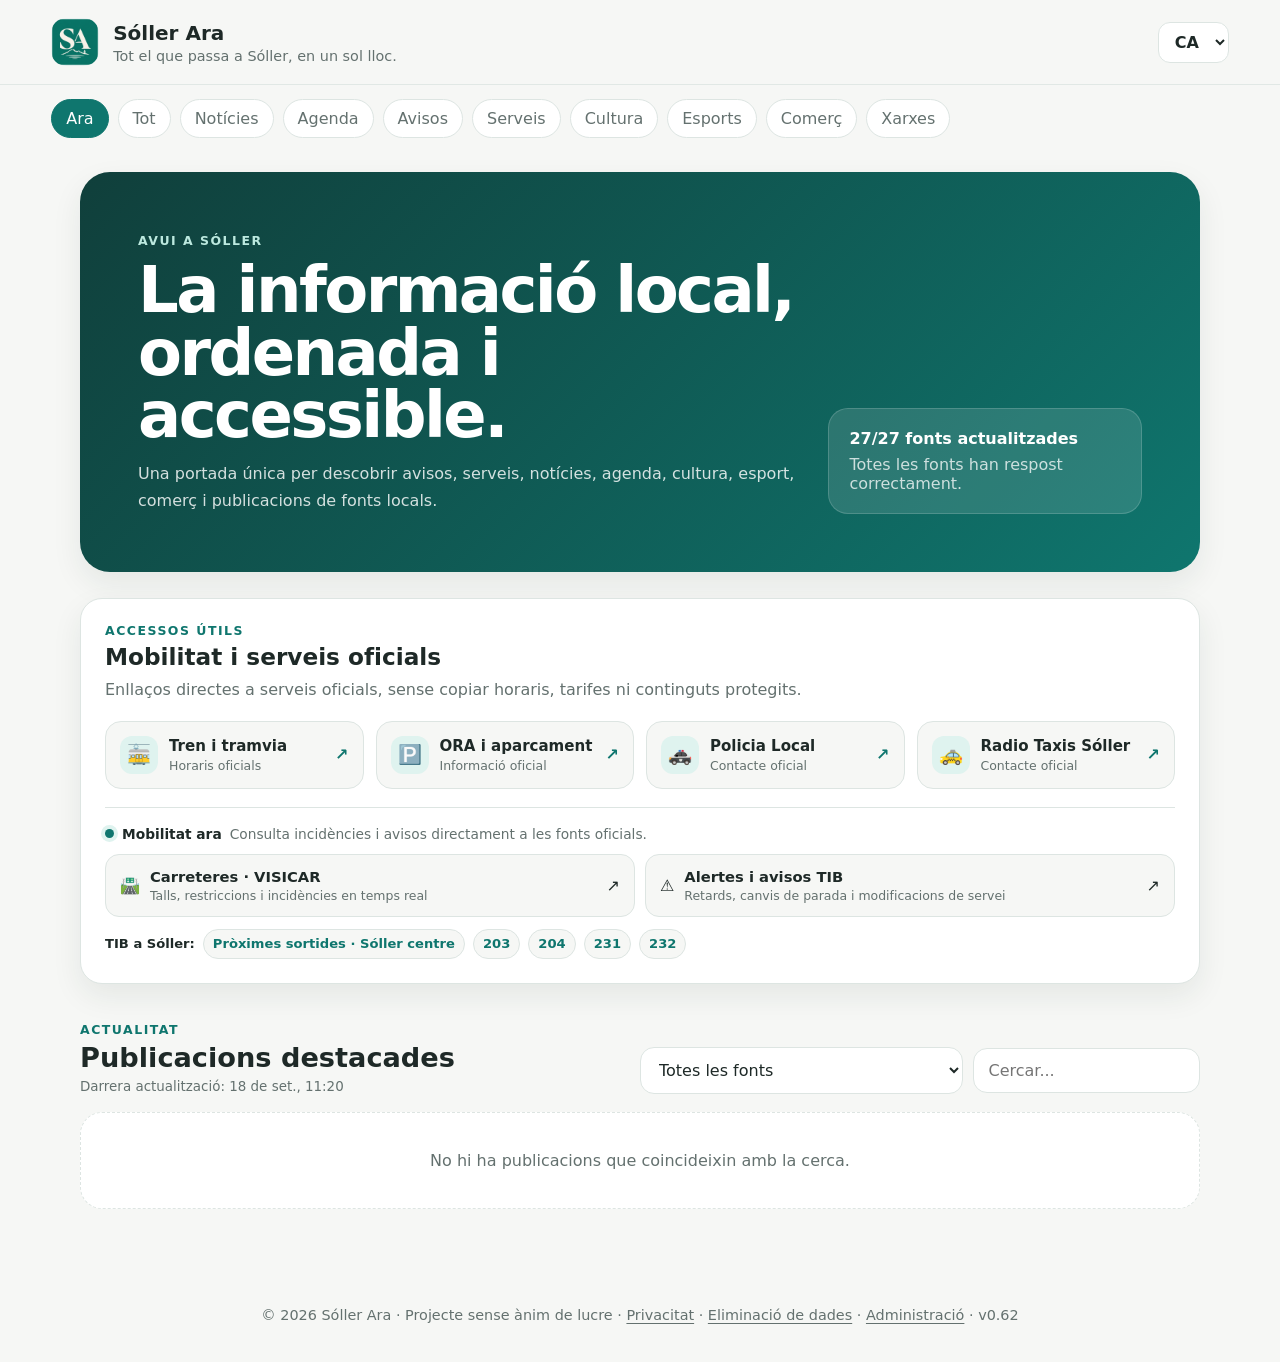
==== index.html @ 65c05736 "fix: estabilitzar fonts i targetes socials v0.62" ====
<!doctype html>
<html lang="ca">
<head>
  <meta charset="utf-8" />
  <meta name="viewport" content="width=device-width, initial-scale=1" />
  <meta name="theme-color" content="#0f766e" />
  <meta name="description" content="Sóller Ara - Informació local de Sóller en un sol lloc." />
  <link rel="manifest" href="manifest.webmanifest" />
  <link rel="preload" as="image" href="assets/brand/logo-soller-ara-web.png" />
  <link rel="stylesheet" href="styles.css?v=0.62" />
  <title>Sóller Ara</title>
</head>
<body>
  <header class="topbar">
    <div class="brand-wrap">
      <div class="brand-mark"><img src="assets/brand/logo-soller-ara-web.png" width="48" height="48" alt="" /></div>
      <div>
        <h1>Sóller Ara</h1>
        <p id="tagline" data-i18n="tagline">Tot el que passa a Sóller, en un sol lloc.</p>
      </div>
    </div>

    <label class="language-picker">
      <span class="sr-only">Idioma</span>
      <select id="languageSelect" aria-label="Idioma">
        <option value="ca">CA</option>
        <option value="es">ES</option>
        <option value="en">EN</option>
      </select>
    </label>
  </header>

  <nav class="category-nav" aria-label="Categories">
    <button class="category active" data-category="now" data-i18n="nav.now">Ara</button>
    <button class="category" data-category="all" data-i18n="nav.all">Tot</button>
    <button class="category" data-category="news" data-i18n="nav.news">Notícies</button>
    <button class="category" data-category="agenda" data-i18n="nav.agenda">Agenda</button>
    <button class="category" data-category="alerts" data-i18n="nav.alerts">Avisos</button>
    <button class="category" data-category="services" data-i18n="nav.services">Serveis</button>
    <button class="category" data-category="culture" data-i18n="nav.culture">Cultura</button>
    <button class="category" data-category="sports" data-i18n="nav.sports">Esports</button>
    <button class="category" data-category="commerce" data-i18n="nav.commerce">Comerç</button>
    <button class="category" type="button" data-category="social" data-i18n="nav.social">Xarxes</button>
  </nav>

  <main class="layout">
    <section class="hero">
      <div>
        <span class="eyebrow" data-i18n="hero.eyebrow">Avui a Sóller</span>
        <h2 data-i18n="hero.title">La informació local, ordenada i accessible.</h2>
        <p data-i18n="hero.body">Una portada única per descobrir avisos, serveis, notícies, agenda, cultura, esport, comerç i publicacions de fonts locals.</p>
      </div>
      <div class="status-card">
        <strong id="sourceHealthTitle" data-i18n="hero.statusTitle">6 fonts reals connectades</strong>
        <span id="sourceHealthBody" data-i18n="hero.statusBody">Fonts locals + AEMET + YouTube</span>
      </div>
    </section>

    <section class="quick-access" aria-labelledby="quickAccessTitle">
      <div class="quick-access-head">
        <p class="eyebrow" data-i18n="quick.eyebrow">Accessos útils</p>
        <h2 id="quickAccessTitle" data-i18n="quick.title">Mobilitat i serveis oficials</h2>
        <p data-i18n="quick.body">Enllaços directes a serveis oficials, sense copiar horaris, tarifes ni continguts protegits.</p>
      </div>

      <div class="quick-grid">
        <a class="quick-link" href="https://trendesoller.com/cat/horaris" target="_blank" rel="noopener noreferrer">
          <span class="quick-icon" aria-hidden="true">🚋</span>
          <span class="quick-copy">
            <strong data-i18n="quick.train.title">Tren i tramvia</strong>
            <small data-i18n="quick.train.body">Horaris oficials</small>
          </span>
          <span class="quick-arrow" aria-hidden="true">↗</span>
        </a>

        <a class="quick-link" href="https://soller2010.com/info/ora" target="_blank" rel="noopener noreferrer">
          <span class="quick-icon" aria-hidden="true">🅿️</span>
          <span class="quick-copy">
            <strong data-i18n="quick.ora.title">ORA i aparcament</strong>
            <small data-i18n="quick.ora.body">Informació oficial</small>
          </span>
          <span class="quick-arrow" aria-hidden="true">↗</span>
        </a>

        <a class="quick-link" href="https://ajsoller.net/ca/associacions-empreses-equipaments-i-installacions/ajuntament-policia-local" target="_blank" rel="noopener noreferrer">
          <span class="quick-icon" aria-hidden="true">🚓</span>
          <span class="quick-copy">
            <strong data-i18n="quick.police.title">Policia Local</strong>
            <small data-i18n="quick.police.body">Contacte oficial</small>
          </span>
          <span class="quick-arrow" aria-hidden="true">↗</span>
        </a>

        <a class="quick-link" href="https://ajsoller.net/ca/associacions-empreses-equipaments-i-installacions/radio-taxis-soller" target="_blank" rel="noopener noreferrer">
          <span class="quick-icon" aria-hidden="true">🚕</span>
          <span class="quick-copy">
            <strong data-i18n="quick.taxi.title">Radio Taxis Sóller</strong>
            <small data-i18n="quick.taxi.body">Contacte oficial</small>
          </span>
          <span class="quick-arrow" aria-hidden="true">↗</span>
        </a>
      </div>

      <div class="mobility-now">
        <div class="mobility-now-head">
          <span class="live-dot" aria-hidden="true"></span>
          <strong data-i18n="mobility.title">Mobilitat ara</strong>
          <span data-i18n="mobility.body">Consulta incidències i avisos directament a les fonts oficials.</span>
        </div>
        <div class="mobility-now-links">
          <a href="https://cim.conselldemallorca.net/apps/incidencies/" target="_blank" rel="noopener noreferrer">
            <span aria-hidden="true">🛣️</span>
            <span>
              <strong data-i18n="mobility.visicar.title">Carreteres · VISICAR</strong>
              <small data-i18n="mobility.visicar.body">Talls, restriccions i incidències en temps real</small>
            </span>
            <span aria-hidden="true">↗</span>
          </a>
          <a href="https://www.tib.org/ca/avisos" target="_blank" rel="noopener noreferrer">
            <span aria-hidden="true">⚠️</span>
            <span>
              <strong data-i18n="mobility.tib.title">Alertes i avisos TIB</strong>
              <small data-i18n="mobility.tib.body">Retards, canvis de parada i modificacions de servei</small>
            </span>
            <span aria-hidden="true">↗</span>
          </a>
        </div>
        <div class="tib-shortcuts" aria-label="TIB">
          <span class="tib-shortcuts-label" data-i18n="quick.tib.shortcuts">TIB a Sóller:</span>
          <a href="https://www.tib.org/ca/parades/-/parada/61031" target="_blank" rel="noopener noreferrer" data-i18n="quick.tib.stop">Pròximes sortides · Sóller centre</a>
          <a href="https://www.tib.org/ca/linies-i-horaris/autobus/-/linia/203" target="_blank" rel="noopener noreferrer">203</a>
          <a href="https://www.tib.org/ca/linies-i-horaris/autobus/-/linia/204" target="_blank" rel="noopener noreferrer">204</a>
          <a href="https://www.tib.org/ca/linies-i-horaris/autobus/-/linia/231" target="_blank" rel="noopener noreferrer">231</a>
          <a href="https://www.tib.org/ca/linies-i-horaris/autobus/-/linia/232" target="_blank" rel="noopener noreferrer">232</a>
        </div>
      </div>

    </section>

    <section id="socialSources" class="social-sources" hidden aria-labelledby="socialSourcesTitle">
      <div class="social-sources-head">
        <p class="eyebrow" data-i18n="socialSources.eyebrow">Fonts socials</p>
        <h2 id="socialSourcesTitle" data-i18n="socialSources.title">Comptes oficials i contingut integrat</h2>
        <p data-i18n="socialSources.body">Les publicacions que podem obtenir de forma fiable apareixen com a targetes. La resta de comptes oficials es mantenen com a accessos directes fins que disposem d'una integració estable.</p>
      </div>

      <div class="social-source-grid">
        <a class="social-source-link social-source-active" href="https://www.youtube.com/@ajuntamentdesoller_" target="_blank" rel="noopener noreferrer">
          <span class="social-source-icon" aria-hidden="true">▶</span>
          <span>
            <strong>Ajuntament de Sóller</strong>
            <small data-i18n="socialSources.youtube">YouTube · publicacions integrades</small>
          </span>
          <span aria-hidden="true">↗</span>
        </a>

        <a class="social-source-link" href="https://www.instagram.com/serveissocialssoller/" target="_blank" rel="noopener noreferrer">
          <span class="social-source-icon" aria-hidden="true">◎</span>
          <span>
            <strong>Serveis Socials Sóller</strong>
            <small data-i18n="socialSources.instagram">Instagram · accés oficial</small>
          </span>
          <span aria-hidden="true">↗</span>
        </a>

        <a class="social-source-link" href="https://www.facebook.com/policiatutorsoller/" target="_blank" rel="noopener noreferrer">
          <span class="social-source-icon" aria-hidden="true">f</span>
          <span>
            <strong data-i18n="socialSources.policeTutor">Policia Tutor de Sóller</strong>
            <small data-i18n="socialSources.facebook">Facebook · accés oficial</small>
          </span>
          <span aria-hidden="true">↗</span>
        </a>

        <a class="social-source-link" href="https://x.com/AEMET_Baleares" target="_blank" rel="noopener noreferrer">
          <span class="social-source-icon" aria-hidden="true">𝕏</span>
          <span>
            <strong>AEMET Baleares</strong>
            <small data-i18n="socialSources.x">X · accés oficial</small>
          </span>
          <span aria-hidden="true">↗</span>
        </a>

        <a class="social-source-link" href="https://x.com/ibanat_IB" target="_blank" rel="noopener noreferrer">
          <span class="social-source-icon" aria-hidden="true">𝕏</span>
          <span>
            <strong>IBANAT</strong>
            <small data-i18n="socialSources.x">X · accés oficial</small>
          </span>
          <span aria-hidden="true">↗</span>
        </a>

        <a class="social-source-link" href="https://x.com/SAMU061IB" target="_blank" rel="noopener noreferrer">
          <span class="social-source-icon" aria-hidden="true">𝕏</span>
          <span>
            <strong>SAMU 061 Illes Balears</strong>
            <small data-i18n="socialSources.x">X · accés oficial</small>
          </span>
          <span aria-hidden="true">↗</span>
        </a>
      </div>

      <p class="social-sources-note" data-i18n="socialSources.note">No es mostren finestres incrustades que puguin fallar o bloquejar-se. Només integrem publicacions quan la font es pot obtenir de manera estable.</p>
    </section>

    <section class="section-heading">
      <div>
        <p class="eyebrow" data-i18n="feed.eyebrow">Actualitat</p>
        <h2 data-i18n="feed.title">Publicacions destacades</h2>
        <p id="lastUpdated" class="last-updated" data-i18n="feed.loading">Carregant actualització...</p>
      </div>
      <div class="feed-controls">
        <label class="sr-only" for="sourceSelect" data-i18n="source.label">Font</label>
        <select id="sourceSelect" class="source-filter" aria-label="Font">
          <option value="all" data-i18n="source.all">Totes les fonts</option>
        </select>
        <input id="searchInput" class="search" type="search" placeholder="Cercar..." data-i18n-placeholder="search.placeholder" />
      </div>
    </section>

    <section id="feed" class="feed" aria-live="polite"></section>
  </main>

  <footer class="footer">
    <p>© 2026 Sóller Ara · <span data-i18n="footer.nonprofit">Projecte sense ànim de lucre</span> · <a href="privacy.html">Privacitat</a> · <a href="data-deletion.html">Eliminació de dades</a> · <a href="admin/">Administració</a> · <span id="siteVersion">v0.62</span></p>
  </footer>

  <script src="data/posts.js?v=0.39" defer></script>
  <script src="app.js?v=0.62" defer></script>
</body>
</html>
---- styles.css ----
:root {
  --bg: #f6f7f5;
  --surface: #ffffff;
  --text: #1e2927;
  --muted: #64716f;
  --primary: #0f766e;
  --primary-soft: #dff3ef;
  --border: #dde5e2;
  --shadow: 0 12px 30px rgba(20, 45, 41, 0.08);
  --radius: 22px;
}

* { box-sizing: border-box; }
html { scroll-behavior: smooth; }
body {
  margin: 0;
  font-family: Inter, ui-sans-serif, system-ui, -apple-system, BlinkMacSystemFont, "Segoe UI", sans-serif;
  background: var(--bg);
  color: var(--text);
}
button, input, select { font: inherit; }
button { cursor: pointer; }
a { color: inherit; }

.topbar {
  position: sticky;
  top: 0;
  z-index: 20;
  display: flex;
  align-items: center;
  justify-content: space-between;
  gap: 24px;
  padding: 18px clamp(18px, 4vw, 56px);
  background: rgba(246, 247, 245, 0.92);
  backdrop-filter: blur(14px);
  border-bottom: 1px solid rgba(221, 229, 226, 0.8);
}
.brand-wrap { display: flex; align-items: center; gap: 14px; }
.brand-mark {
  width: 48px;
  height: 48px;
  flex: 0 0 48px;
  border-radius: 15px;
  display: grid;
  place-items: center;
  background: #ffffff;
  color: white;
  font-weight: 800;
  letter-spacing: -0.04em;
  overflow: hidden;
}
.brand-mark img { width: 100%; height: 100%; display: block; object-fit: contain; }
.brand-wrap h1 { margin: 0; font-size: 1.25rem; }
.brand-wrap p { margin: 3px 0 0; color: var(--muted); font-size: .9rem; }
.language-picker select {
  border: 1px solid var(--border);
  background: var(--surface);
  color: var(--text);
  border-radius: 12px;
  padding: 9px 12px;
  font-weight: 700;
}

.category-nav {
  display: flex;
  gap: 9px;
  overflow-x: auto;
  padding: 14px clamp(18px, 4vw, 56px) 8px;
  scrollbar-width: none;
}
.category-nav::-webkit-scrollbar { display: none; }
.category {
  white-space: nowrap;
  border: 1px solid var(--border);
  background: var(--surface);
  color: var(--muted);
  padding: 9px 14px;
  border-radius: 999px;
}
.category.active {
  background: var(--primary);
  color: white;
  border-color: var(--primary);
}

.layout {
  width: min(1120px, calc(100% - 32px));
  margin: 26px auto 60px;
}
.hero {
  display: grid;
  grid-template-columns: 1.7fr .8fr;
  gap: 24px;
  padding: clamp(28px, 5vw, 58px);
  background: linear-gradient(135deg, #103f3b, #0f766e);
  color: white;
  border-radius: 30px;
  box-shadow: var(--shadow);
}
.hero h2 {
  margin: 10px 0 14px;
  font-size: clamp(2rem, 5vw, 4rem);
  line-height: .98;
  letter-spacing: -0.04em;
  max-width: 820px;
}
.hero p { margin: 0; max-width: 730px; color: rgba(255,255,255,.82); line-height: 1.65; }
.eyebrow {
  margin: 0;
  font-size: .78rem;
  text-transform: uppercase;
  letter-spacing: .12em;
  font-weight: 800;
  color: var(--primary);
}
.hero .eyebrow { color: #bce9df; }
.status-card {
  align-self: end;
  background: rgba(255,255,255,.12);
  border: 1px solid rgba(255,255,255,.16);
  border-radius: 20px;
  padding: 20px;
  display: grid;
  gap: 7px;
}
.status-card span { color: rgba(255,255,255,.76); }


.quick-access {
  margin-top: 26px;
  padding: 24px;
  background: var(--surface);
  border: 1px solid var(--border);
  border-radius: var(--radius);
  box-shadow: var(--shadow);
}
.quick-access-head {
  max-width: 720px;
}
.quick-access-head h2 {
  margin: 5px 0 8px;
  font-size: 1.45rem;
}
.quick-access-head > p:last-child {
  margin: 0;
  color: var(--muted);
  line-height: 1.55;
}
.quick-grid {
  margin-top: 18px;
  display: grid;
  grid-template-columns: repeat(4, minmax(0, 1fr));
  gap: 12px;
}
.quick-link {
  min-width: 0;
  display: grid;
  grid-template-columns: auto minmax(0, 1fr) auto;
  align-items: center;
  gap: 11px;
  padding: 14px;
  border: 1px solid var(--border);
  border-radius: 16px;
  background: var(--bg);
  text-decoration: none;
}
.quick-link:hover {
  border-color: var(--primary);
}
.quick-icon {
  width: 38px;
  height: 38px;
  display: grid;
  place-items: center;
  border-radius: 12px;
  background: var(--primary-soft);
  font-size: 1.2rem;
}
.quick-copy {
  min-width: 0;
  display: grid;
  gap: 3px;
}
.quick-copy strong,
.quick-copy small {
  overflow: hidden;
  text-overflow: ellipsis;
}
.quick-copy strong {
  font-size: .94rem;
}
.quick-copy small {
  color: var(--muted);
  font-size: .78rem;
}
.quick-arrow {
  color: var(--primary);
  font-weight: 800;
}
.tib-shortcuts {
  margin-top: 12px;
  display: flex;
  flex-wrap: wrap;
  align-items: center;
  gap: 8px;
  font-size: .82rem;
  color: var(--muted);
}
.tib-shortcuts-label {
  font-weight: 800;
  color: var(--text);
}
.tib-shortcuts a {
  display: inline-flex;
  align-items: center;
  min-height: 30px;
  padding: 5px 9px;
  border: 1px solid var(--border);
  border-radius: 999px;
  background: var(--bg);
  color: var(--primary);
  font-weight: 750;
  text-decoration: none;
}
.tib-shortcuts a:hover {
  border-color: var(--primary);
  text-decoration: underline;
}

.mobility-now {
  margin-top: 18px;
  padding-top: 18px;
  border-top: 1px solid var(--border);
}
.mobility-now-head {
  display: flex;
  flex-wrap: wrap;
  align-items: center;
  gap: 8px;
  color: var(--muted);
  font-size: .86rem;
}
.mobility-now-head strong {
  color: var(--text);
}
.live-dot {
  width: 9px;
  height: 9px;
  border-radius: 50%;
  background: var(--primary);
  box-shadow: 0 0 0 4px var(--primary-soft);
}
.mobility-now-links {
  margin-top: 12px;
  display: grid;
  grid-template-columns: repeat(2, minmax(0, 1fr));
  gap: 10px;
}
.mobility-now-links > a {
  display: grid;
  grid-template-columns: auto minmax(0, 1fr) auto;
  align-items: center;
  gap: 10px;
  padding: 13px 14px;
  border: 1px solid var(--border);
  border-radius: 14px;
  background: var(--bg);
  text-decoration: none;
}
.mobility-now-links > a:hover {
  border-color: var(--primary);
}
.mobility-now-links > a > span:nth-child(2) {
  min-width: 0;
  display: grid;
  gap: 3px;
}
.mobility-now-links strong {
  font-size: .92rem;
}
.mobility-now-links small {
  color: var(--muted);
  font-size: .78rem;
}

.emergency-now {
  margin-top: 18px;
  padding-top: 18px;
  border-top: 1px solid var(--border);
  scroll-margin-top: 110px;
}
.emergency-now-head {
  display: flex;
  align-items: flex-start;
  gap: 10px;
  color: var(--muted);
  font-size: .86rem;
  line-height: 1.45;
}
.emergency-now-head > div {
  display: grid;
  gap: 3px;
}
.emergency-now-head strong {
  color: var(--text);
}
.alert-dot {
  width: 9px;
  height: 9px;
  margin-top: 5px;
  border-radius: 50%;
  background: #b45309;
  box-shadow: 0 0 0 4px rgba(180,83,9,.12);
  flex: 0 0 auto;
}
.emergency-links {
  margin-top: 12px;
  display: grid;
  grid-template-columns: repeat(2, minmax(0, 1fr));
  gap: 10px;
}
.emergency-links > a {
  display: grid;
  grid-template-columns: auto minmax(0, 1fr) auto;
  align-items: center;
  gap: 10px;
  padding: 13px 14px;
  border: 1px solid var(--border);
  border-radius: 14px;
  background: var(--bg);
  text-decoration: none;
}
.emergency-links > a:hover {
  border-color: var(--primary);
}
.emergency-links > a > span:nth-child(2) {
  min-width: 0;
  display: grid;
  gap: 3px;
}
.emergency-links strong {
  font-size: .92rem;
}
.emergency-links small {
  color: var(--muted);
  font-size: .78rem;
}
.official-socials {
  margin-top: 12px;
  display: flex;
  flex-wrap: wrap;
  align-items: center;
  gap: 8px;
}
.official-socials-label {
  color: var(--text);
  font-size: .82rem;
  font-weight: 800;
}
.official-socials a {
  display: inline-flex;
  min-height: 30px;
  align-items: center;
  padding: 5px 9px;
  border: 1px solid var(--border);
  border-radius: 999px;
  background: var(--surface);
  color: var(--primary);
  font-size: .78rem;
  font-weight: 750;
  text-decoration: none;
}
.official-socials a:hover {
  border-color: var(--primary);
  text-decoration: underline;
}
.social-note {
  margin: 10px 0 0;
  color: var(--muted);
  font-size: .78rem;
  line-height: 1.5;
}

.live-social-feeds {
  margin-top: 32px;
  padding: 24px;
  background: var(--surface);
  border: 1px solid var(--border);
  border-radius: var(--radius);
  box-shadow: var(--shadow);
}
.live-social-head {
  max-width: 780px;
}
.live-social-head h2 {
  margin: 5px 0 8px;
  font-size: 1.45rem;
}
.live-social-head > p:last-child {
  margin: 0;
  color: var(--muted);
  line-height: 1.55;
}
.live-social-grid {
  margin-top: 18px;
  display: grid;
  grid-template-columns: repeat(2, minmax(0, 1fr));
  gap: 14px;
}
.live-social-card {
  min-width: 0;
  overflow: hidden;
  border: 1px solid var(--border);
  border-radius: 18px;
  background: var(--bg);
}
.live-social-card-head {
  display: flex;
  align-items: center;
  gap: 10px;
  padding: 13px 14px;
  border-bottom: 1px solid var(--border);
}
.live-social-card-head > span:first-child {
  width: 32px;
  height: 32px;
  display: grid;
  place-items: center;
  border-radius: 10px;
  background: var(--primary-soft);
  color: var(--primary);
  font-weight: 900;
}
.live-social-card-head > div {
  min-width: 0;
  display: grid;
  gap: 2px;
}
.live-social-card-head small {
  color: var(--muted);
}
.live-social-card .twitter-timeline {
  display: block;
  padding: 18px;
  color: var(--primary);
  font-weight: 800;
  text-decoration: none;
}
.facebook-page-frame {
  display: block;
  width: 100%;
  max-width: 100%;
}
.live-social-extra {
  margin-top: 14px;
  display: flex;
  flex-wrap: wrap;
  gap: 8px;
  align-items: center;
  color: var(--muted);
  font-size: .82rem;
}
.live-social-extra a {
  color: var(--primary);
  font-weight: 800;
  text-decoration: none;
}
.live-social-extra a:hover {
  text-decoration: underline;
}

.social-sources {
  margin-top: 32px;
  padding: 24px;
  background: var(--surface);
  border: 1px solid var(--border);
  border-radius: var(--radius);
  box-shadow: var(--shadow);
}
.social-sources-head {
  max-width: 780px;
}
.social-sources-head h2 {
  margin: 5px 0 8px;
  font-size: 1.45rem;
}
.social-sources-head > p:last-child {
  margin: 0;
  color: var(--muted);
  line-height: 1.55;
}
.social-source-grid {
  margin-top: 18px;
  display: grid;
  grid-template-columns: repeat(3, minmax(0, 1fr));
  gap: 12px;
}
.social-source-link {
  min-width: 0;
  display: grid;
  grid-template-columns: auto minmax(0,1fr) auto;
  align-items: center;
  gap: 10px;
  padding: 13px 14px;
  border: 1px solid var(--border);
  border-radius: 15px;
  background: var(--bg);
  text-decoration: none;
}
.social-source-link:hover {
  border-color: var(--primary);
}
.social-source-link > span:nth-child(2) {
  min-width: 0;
  display: grid;
  gap: 3px;
}
.social-source-link small {
  color: var(--muted);
  font-size: .78rem;
}
.social-source-active {
  border-color: var(--primary);
  background: var(--primary-soft);
}
.social-source-icon {
  width: 34px;
  height: 34px;
  display: grid;
  place-items: center;
  border-radius: 10px;
  background: var(--surface);
  color: var(--primary);
  font-weight: 900;
}
.social-sources-note {
  margin: 14px 0 0;
  color: var(--muted);
  font-size: .8rem;
  line-height: 1.5;
}

.section-heading {
  margin: 38px 0 18px;
  display: flex;
  align-items: end;
  justify-content: space-between;
  gap: 20px;
}
.section-heading h2 { margin: 5px 0 0; font-size: 1.7rem; }
.last-updated { margin: 6px 0 0; color: var(--muted); font-size: .84rem; }
.feed-controls {
  display: flex;
  align-items: center;
  gap: 10px;
  width: min(560px, 100%);
}
.source-filter,
.search {
  background: var(--surface);
  border: 1px solid var(--border);
  border-radius: 14px;
  padding: 12px 14px;
  outline: none;
}
.source-filter {
  min-width: 190px;
  color: var(--text);
}
.search {
  width: min(320px, 100%);
}
.source-filter:focus,
.search:focus { border-color: var(--primary); box-shadow: 0 0 0 3px var(--primary-soft); }

.feed {
  display: grid;
  grid-template-columns: repeat(2, minmax(0, 1fr));
  gap: 18px;
}
.card {
  background: var(--surface);
  border: 1px solid var(--border);
  border-radius: var(--radius);
  overflow: hidden;
  box-shadow: var(--shadow);
  display: flex;
  flex-direction: column;
}
.card-media {
  min-height: 150px;
  display: grid;
  place-items: center;
  background: linear-gradient(135deg, #d8ece6, #edf6f3);
  color: var(--primary);
  font-size: 3rem;
}
.card-body { padding: 20px; display: grid; gap: 12px; }
.meta { display: flex; align-items: center; justify-content: space-between; gap: 10px; color: var(--muted); font-size: .84rem; }
.source-wrap { display: flex; align-items: center; gap: 8px; min-width: 0; }
.source-name { overflow: hidden; text-overflow: ellipsis; white-space: nowrap; }
.official-dot { width: 8px; height: 8px; border-radius: 50%; background: var(--primary); flex: 0 0 auto; }
.badge {
  display: inline-flex;
  align-items: center;
  width: fit-content;
  padding: 6px 10px;
  border-radius: 999px;
  background: var(--primary-soft);
  color: var(--primary);
  font-size: .78rem;
  font-weight: 800;
}
.card h3 { margin: 0; font-size: 1.22rem; line-height: 1.25; }
.card p { margin: 0; color: var(--muted); line-height: 1.55; }
.social-account {
  color: var(--muted);
  font-size: .72rem;
  white-space: nowrap;
}
.social-platform {
  display: inline-flex;
  align-items: center;
  padding: 3px 7px;
  border: 1px solid var(--border);
  border-radius: 999px;
  color: var(--primary);
  background: var(--primary-soft);
  font-size: .7rem;
  font-weight: 800;
  text-transform: uppercase;
}
.social-embed {
  width: 100%;
  overflow: hidden;
  border-radius: 16px;
  background: var(--bg);
}
.social-embed-x {
  min-height: 80px;
}
.social-embed-video {
  position: relative;
  aspect-ratio: 16 / 9;
}
.social-embed-video iframe {
  width: 100%;
  height: 100%;
  border: 0;
}
.social-embed-image img {
  display: block;
  width: 100%;
  height: auto;
}
.source-link-preview {
  height: 338px;
  border: 1px solid var(--border);
}
.source-link-preview iframe {
  display: block;
  width: 100%;
  height: 100%;
  border: 0;
  background: var(--surface);
}
.related-sources {
  display: flex;
  flex-wrap: wrap;
  align-items: center;
  gap: 7px;
  padding-top: 2px;
  color: var(--muted);
  font-size: .82rem;
}
.related-sources a {
  display: inline-flex;
  align-items: center;
  padding: 5px 9px;
  border: 1px solid var(--border);
  border-radius: 999px;
  color: var(--primary);
  background: var(--primary-soft);
  font-weight: 750;
  text-decoration: none;
}
.related-sources a:hover { text-decoration: underline; }
.card-actions { display: flex; align-items: center; justify-content: space-between; gap: 12px; padding-top: 3px; }
.origin-link {
  color: var(--primary);
  font-weight: 800;
  text-decoration: none;
}
.origin-link:hover { text-decoration: underline; }
.muted-button {
  border: 0;
  background: transparent;
  color: var(--muted);
  padding: 4px;
}
.empty {
  grid-column: 1 / -1;
  padding: 38px;
  text-align: center;
  color: var(--muted);
  background: var(--surface);
  border: 1px dashed var(--border);
  border-radius: var(--radius);
}
.footer { padding: 24px; text-align: center; color: var(--muted); font-size: .9rem; }
.sr-only { position:absolute; width:1px; height:1px; padding:0; margin:-1px; overflow:hidden; clip:rect(0,0,0,0); white-space:nowrap; border:0; }

@media (max-width: 760px) {
  .brand-wrap p { display: none; }
  .hero { grid-template-columns: 1fr; padding: 28px 22px; }
  .hero h2 { font-size: 2.4rem; }
  .section-heading { align-items: stretch; flex-direction: column; }
  .quick-grid { grid-template-columns: 1fr; }
  .mobility-now-links, .emergency-links, .live-social-grid, .social-source-grid { grid-template-columns: 1fr; }
  .feed-controls { width: 100%; flex-direction: column; align-items: stretch; }
  .source-filter, .search { width: 100%; min-width: 0; }
  .feed { grid-template-columns: 1fr; }
}


.legal-page {
  width: min(860px, calc(100% - 32px));
  margin: 42px auto 72px;
}
.legal-card {
  background: var(--surface);
  border: 1px solid var(--border);
  border-radius: var(--radius);
  box-shadow: var(--shadow);
  padding: clamp(24px, 4vw, 42px);
}
.legal-card h1 {
  margin: 0 0 10px;
  font-size: clamp(2rem, 5vw, 3.2rem);
  letter-spacing: -0.04em;
}
.legal-card h2 { margin-top: 28px; }
.legal-card p, .legal-card li { line-height: 1.7; color: var(--muted); }
.legal-card strong { color: var(--text); }
.legal-back {
  display: inline-flex;
  margin-bottom: 18px;
  color: var(--primary);
  font-weight: 800;
  text-decoration: none;
}
.legal-back:hover { text-decoration: underline; }
.footer a { text-underline-offset: 3px; }


.own-article .article-date {
  margin: 0 0 22px;
  color: var(--muted);
  font-size: .9rem;
}
.own-article .article-image {
  display: block;
  width: 100%;
  max-height: 620px;
  object-fit: cover;
  border-radius: 18px;
  margin: 22px 0;
}
.own-article .article-body {
  font-size: 1.08rem;
  line-height: 1.8;
}


.own-links {
  display: grid;
  gap: 14px;
  margin-top: 28px;
}
.own-link-card {
  display: grid;
  grid-template-columns: 118px 1fr;
  gap: 16px;
  align-items: center;
  padding: 14px;
  border: 1px solid var(--border);
  border-radius: 18px;
  text-decoration: none;
  background: var(--surface);
  transition: transform .18s ease, box-shadow .18s ease;
}
.own-link-card:hover {
  transform: translateY(-2px);
  box-shadow: var(--shadow);
}
.own-link-card img {
  width: 118px;
  height: 118px;
  object-fit: cover;
  border-radius: 14px;
}
.own-link-content {
  min-width: 0;
  display: grid;
  gap: 6px;
}
.own-link-content small {
  color: var(--primary);
  font-weight: 800;
  text-transform: uppercase;
  letter-spacing: .06em;
}
.own-link-content strong {
  color: var(--text);
  font-size: 1.05rem;
  line-height: 1.3;
}
.own-link-content span {
  color: var(--muted);
  line-height: 1.45;
  display: -webkit-box;
  -webkit-line-clamp: 2;
  -webkit-box-orient: vertical;
  overflow: hidden;
}
@media (max-width: 560px) {
  .own-link-card {
    grid-template-columns: 84px 1fr;
  }
  .own-link-card img {
    width: 84px;
    height: 84px;
  }
}
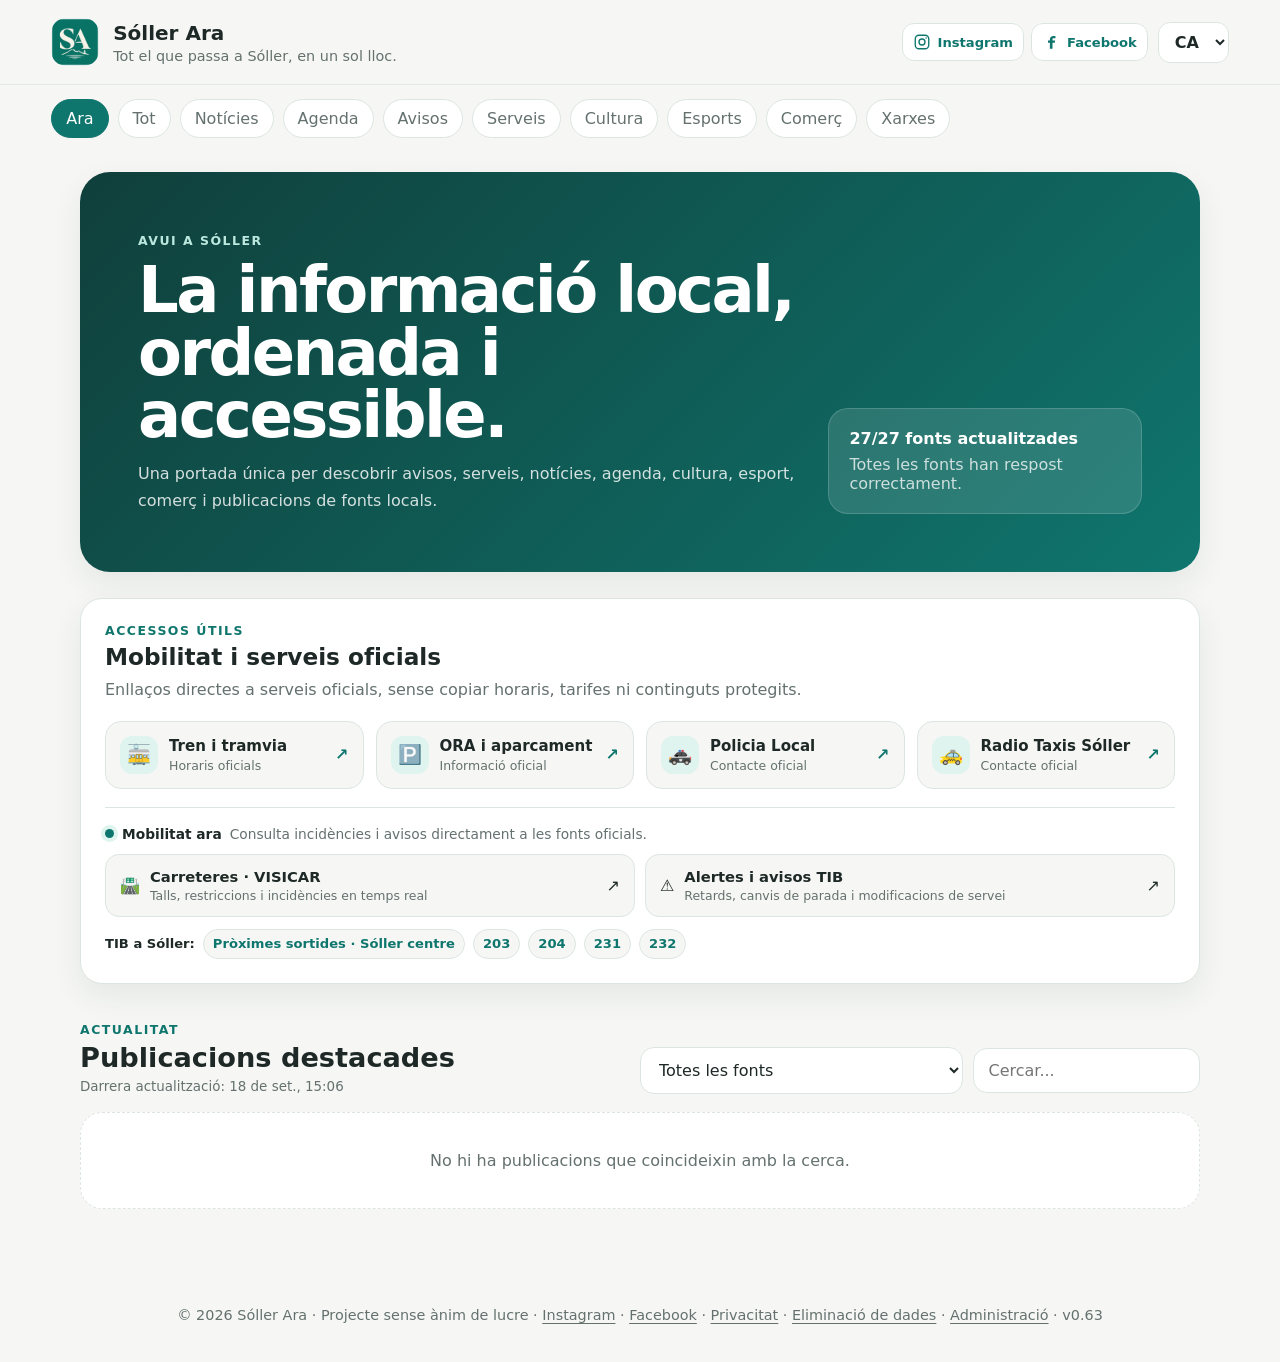
==== commit c8a0c5a4: "feat: adaptar avatar i enllaços socials v0.63" ====
--- a/index.html
+++ b/index.html
@@ -7,7 +7,7 @@
   <meta name="description" content="Sóller Ara - Informació local de Sóller en un sol lloc." />
   <link rel="manifest" href="manifest.webmanifest" />
   <link rel="preload" as="image" href="assets/brand/logo-soller-ara-web.png" />
-  <link rel="stylesheet" href="styles.css?v=0.62" />
+  <link rel="stylesheet" href="styles.css?v=0.63" />
   <title>Sóller Ara</title>
 </head>
 <body>
@@ -20,14 +20,26 @@
       </div>
     </div>
 
-    <label class="language-picker">
-      <span class="sr-only">Idioma</span>
-      <select id="languageSelect" aria-label="Idioma">
-        <option value="ca">CA</option>
-        <option value="es">ES</option>
-        <option value="en">EN</option>
-      </select>
-    </label>
+    <div class="topbar-actions">
+      <nav class="brand-social-links" aria-label="Xarxes socials de Sóller Ara">
+        <a href="https://www.instagram.com/soller.ara/" target="_blank" rel="noopener noreferrer" aria-label="Instagram de Sóller Ara">
+          <svg viewBox="0 0 24 24" aria-hidden="true"><rect x="3" y="3" width="18" height="18" rx="5"></rect><circle cx="12" cy="12" r="4"></circle><circle class="social-dot" cx="17.5" cy="6.5" r="1"></circle></svg>
+          <span>Instagram</span>
+        </a>
+        <a href="https://www.facebook.com/profile.php?id=1384755221378998" target="_blank" rel="noopener noreferrer" aria-label="Facebook de Sóller Ara">
+          <svg viewBox="0 0 24 24" aria-hidden="true"><path d="M14 21v-8h3l.5-3H14V8.4c0-.9.3-1.4 1.6-1.4H18V4.2c-.6-.1-1.7-.2-2.8-.2-2.8 0-4.7 1.7-4.7 4.8V10H8v3h2.5v8H14Z"></path></svg>
+          <span>Facebook</span>
+        </a>
+      </nav>
+      <label class="language-picker">
+        <span class="sr-only">Idioma</span>
+        <select id="languageSelect" aria-label="Idioma">
+          <option value="ca">CA</option>
+          <option value="es">ES</option>
+          <option value="en">EN</option>
+        </select>
+      </label>
+    </div>
   </header>
 
   <nav class="category-nav" aria-label="Categories">
@@ -222,10 +234,10 @@
   </main>
 
   <footer class="footer">
-    <p>© 2026 Sóller Ara · <span data-i18n="footer.nonprofit">Projecte sense ànim de lucre</span> · <a href="privacy.html">Privacitat</a> · <a href="data-deletion.html">Eliminació de dades</a> · <a href="admin/">Administració</a> · <span id="siteVersion">v0.62</span></p>
+    <p>© 2026 Sóller Ara · <span data-i18n="footer.nonprofit">Projecte sense ànim de lucre</span> · <a href="https://www.instagram.com/soller.ara/" target="_blank" rel="noopener noreferrer">Instagram</a> · <a href="https://www.facebook.com/profile.php?id=1384755221378998" target="_blank" rel="noopener noreferrer">Facebook</a> · <a href="privacy.html">Privacitat</a> · <a href="data-deletion.html">Eliminació de dades</a> · <a href="admin/">Administració</a> · <span id="siteVersion">v0.63</span></p>
   </footer>
 
   <script src="data/posts.js?v=0.39" defer></script>
-  <script src="app.js?v=0.62" defer></script>
+  <script src="app.js?v=0.63" defer></script>
 </body>
 </html>
--- a/styles.css
+++ b/styles.css
@@ -52,6 +52,49 @@
 .brand-mark img { width: 100%; height: 100%; display: block; object-fit: contain; }
 .brand-wrap h1 { margin: 0; font-size: 1.25rem; }
 .brand-wrap p { margin: 3px 0 0; color: var(--muted); font-size: .9rem; }
+.topbar-actions {
+  display: flex;
+  align-items: center;
+  gap: 10px;
+}
+.brand-social-links {
+  display: flex;
+  align-items: center;
+  gap: 7px;
+}
+.brand-social-links a {
+  min-height: 38px;
+  display: inline-flex;
+  align-items: center;
+  gap: 7px;
+  padding: 7px 10px;
+  border: 1px solid var(--border);
+  border-radius: 12px;
+  background: var(--surface);
+  color: var(--primary);
+  font-size: .82rem;
+  font-weight: 800;
+  text-decoration: none;
+  transition: border-color .18s ease, background .18s ease, transform .18s ease;
+}
+.brand-social-links a:hover {
+  border-color: var(--primary);
+  background: var(--primary-soft);
+  transform: translateY(-1px);
+}
+.brand-social-links svg {
+  width: 18px;
+  height: 18px;
+  flex: 0 0 18px;
+  fill: none;
+  stroke: currentColor;
+  stroke-width: 1.8;
+}
+.brand-social-links svg path,
+.brand-social-links .social-dot {
+  fill: currentColor;
+  stroke: none;
+}
 .language-picker select {
   border: 1px solid var(--border);
   background: var(--surface);
@@ -712,6 +755,12 @@
 
 @media (max-width: 760px) {
   .brand-wrap p { display: none; }
+  .topbar { gap: 12px; }
+  .topbar-actions { gap: 7px; }
+  .brand-social-links { gap: 5px; }
+  .brand-social-links a { min-width: 38px; padding: 7px; justify-content: center; }
+  .brand-social-links a > span { position:absolute; width:1px; height:1px; padding:0; margin:-1px; overflow:hidden; clip:rect(0,0,0,0); white-space:nowrap; border:0; }
+  .language-picker select { padding: 9px 8px; }
   .hero { grid-template-columns: 1fr; padding: 28px 22px; }
   .hero h2 { font-size: 2.4rem; }
   .section-heading { align-items: stretch; flex-direction: column; }
@@ -824,6 +873,10 @@
   overflow: hidden;
 }
 @media (max-width: 560px) {
+  .brand-wrap { gap: 9px; }
+  .brand-wrap h1 { font-size: 1.05rem; }
+  .brand-mark { width: 42px; height: 42px; flex-basis: 42px; border-radius: 13px; }
+  .topbar { padding-inline: 14px; }
   .own-link-card {
     grid-template-columns: 84px 1fr;
   }
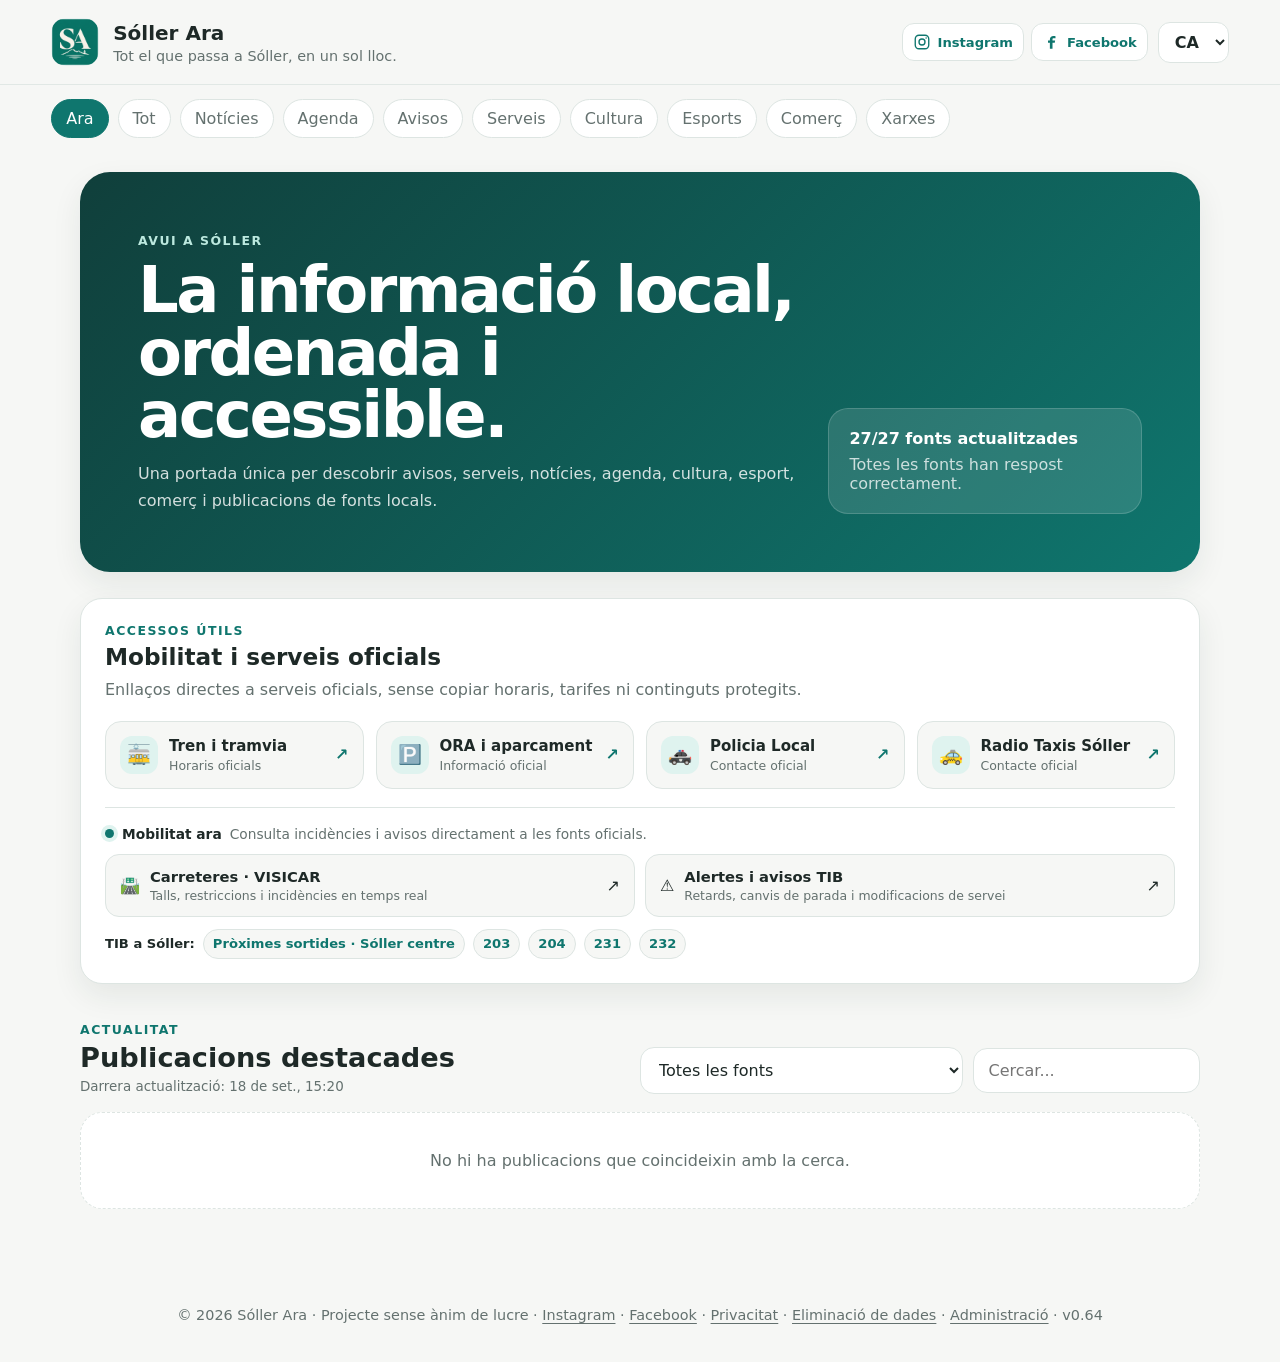
==== commit d865a528: "feat: afegir favicon, SEO i enllaç visible a Instagram v0.64" ====
--- a/index.html
+++ b/index.html
@@ -4,11 +4,68 @@
   <meta charset="utf-8" />
   <meta name="viewport" content="width=device-width, initial-scale=1" />
   <meta name="theme-color" content="#0f766e" />
-  <meta name="description" content="Sóller Ara - Informació local de Sóller en un sol lloc." />
+  <meta name="description" content="Notícies, avisos, mobilitat, agenda, serveis, cultura, esports i informació local de Sóller, reunida en un sol lloc amb enllaços a les fonts originals." />
+  <meta name="robots" content="index,follow,max-image-preview:large" />
+  <link rel="canonical" href="https://soller-ara.github.io/soller-ara/" />
+  <link rel="icon" href="favicon.ico" sizes="any" />
+  <link rel="icon" type="image/png" sizes="48x48" href="assets/brand/favicon-48.png" />
+  <link rel="apple-touch-icon" sizes="180x180" href="assets/brand/apple-touch-icon.png" />
   <link rel="manifest" href="manifest.webmanifest" />
+  <link rel="sitemap" type="application/xml" href="sitemap.xml" />
   <link rel="preload" as="image" href="assets/brand/logo-soller-ara-web.png" />
-  <link rel="stylesheet" href="styles.css?v=0.63" />
-  <title>Sóller Ara</title>
+  <link rel="stylesheet" href="styles.css?v=0.64" />
+  <meta property="og:type" content="website" />
+  <meta property="og:locale" content="ca_ES" />
+  <meta property="og:site_name" content="Sóller Ara" />
+  <meta property="og:title" content="Sóller Ara | Notícies, avisos i agenda de Sóller" />
+  <meta property="og:description" content="Informació local de Sóller, reunida en un sol lloc amb enllaços a les fonts originals." />
+  <meta property="og:url" content="https://soller-ara.github.io/soller-ara/" />
+  <meta property="og:image" content="https://soller-ara.github.io/soller-ara/assets/brand/avatar-soller-ara-social.png" />
+  <meta property="og:image:width" content="1024" />
+  <meta property="og:image:height" content="1024" />
+  <meta property="og:image:alt" content="Logotip de Sóller Ara" />
+  <meta name="twitter:card" content="summary_large_image" />
+  <meta name="twitter:title" content="Sóller Ara | Notícies, avisos i agenda de Sóller" />
+  <meta name="twitter:description" content="Informació local de Sóller, reunida en un sol lloc amb enllaços a les fonts originals." />
+  <meta name="twitter:image" content="https://soller-ara.github.io/soller-ara/assets/brand/avatar-soller-ara-social.png" />
+  <script type="application/ld+json">
+    {
+      "@context": "https://schema.org",
+      "@graph": [
+        {
+          "@type": "NewsMediaOrganization",
+          "@id": "https://soller-ara.github.io/soller-ara/#organization",
+          "name": "Sóller Ara",
+          "url": "https://soller-ara.github.io/soller-ara/",
+          "logo": {
+            "@type": "ImageObject",
+            "url": "https://soller-ara.github.io/soller-ara/assets/brand/avatar-soller-ara-social.png",
+            "width": 1024,
+            "height": 1024
+          },
+          "description": "Projecte informatiu local sense ànim de lucre de Sóller.",
+          "sameAs": [
+            "https://www.instagram.com/soller.ara/",
+            "https://www.facebook.com/profile.php?id=1384755221378998"
+          ],
+          "areaServed": [
+            { "@type": "City", "name": "Sóller" },
+            { "@type": "AdministrativeArea", "name": "Mallorca" }
+          ],
+          "knowsLanguage": ["ca", "es", "en"]
+        },
+        {
+          "@type": "WebSite",
+          "@id": "https://soller-ara.github.io/soller-ara/#website",
+          "url": "https://soller-ara.github.io/soller-ara/",
+          "name": "Sóller Ara",
+          "inLanguage": ["ca", "es", "en"],
+          "publisher": { "@id": "https://soller-ara.github.io/soller-ara/#organization" }
+        }
+      ]
+    }
+  </script>
+  <title>Sóller Ara | Notícies, avisos i agenda de Sóller</title>
 </head>
 <body>
   <header class="topbar">
@@ -234,10 +291,10 @@
   </main>
 
   <footer class="footer">
-    <p>© 2026 Sóller Ara · <span data-i18n="footer.nonprofit">Projecte sense ànim de lucre</span> · <a href="https://www.instagram.com/soller.ara/" target="_blank" rel="noopener noreferrer">Instagram</a> · <a href="https://www.facebook.com/profile.php?id=1384755221378998" target="_blank" rel="noopener noreferrer">Facebook</a> · <a href="privacy.html">Privacitat</a> · <a href="data-deletion.html">Eliminació de dades</a> · <a href="admin/">Administració</a> · <span id="siteVersion">v0.63</span></p>
+    <p>© 2026 Sóller Ara · <span data-i18n="footer.nonprofit">Projecte sense ànim de lucre</span> · <a href="https://www.instagram.com/soller.ara/" target="_blank" rel="noopener noreferrer">Instagram</a> · <a href="https://www.facebook.com/profile.php?id=1384755221378998" target="_blank" rel="noopener noreferrer">Facebook</a> · <a href="privacy.html">Privacitat</a> · <a href="data-deletion.html">Eliminació de dades</a> · <a href="admin/">Administració</a> · <span id="siteVersion">v0.64</span></p>
   </footer>
 
   <script src="data/posts.js?v=0.39" defer></script>
-  <script src="app.js?v=0.63" defer></script>
+  <script src="app.js?v=0.64" defer></script>
 </body>
 </html>
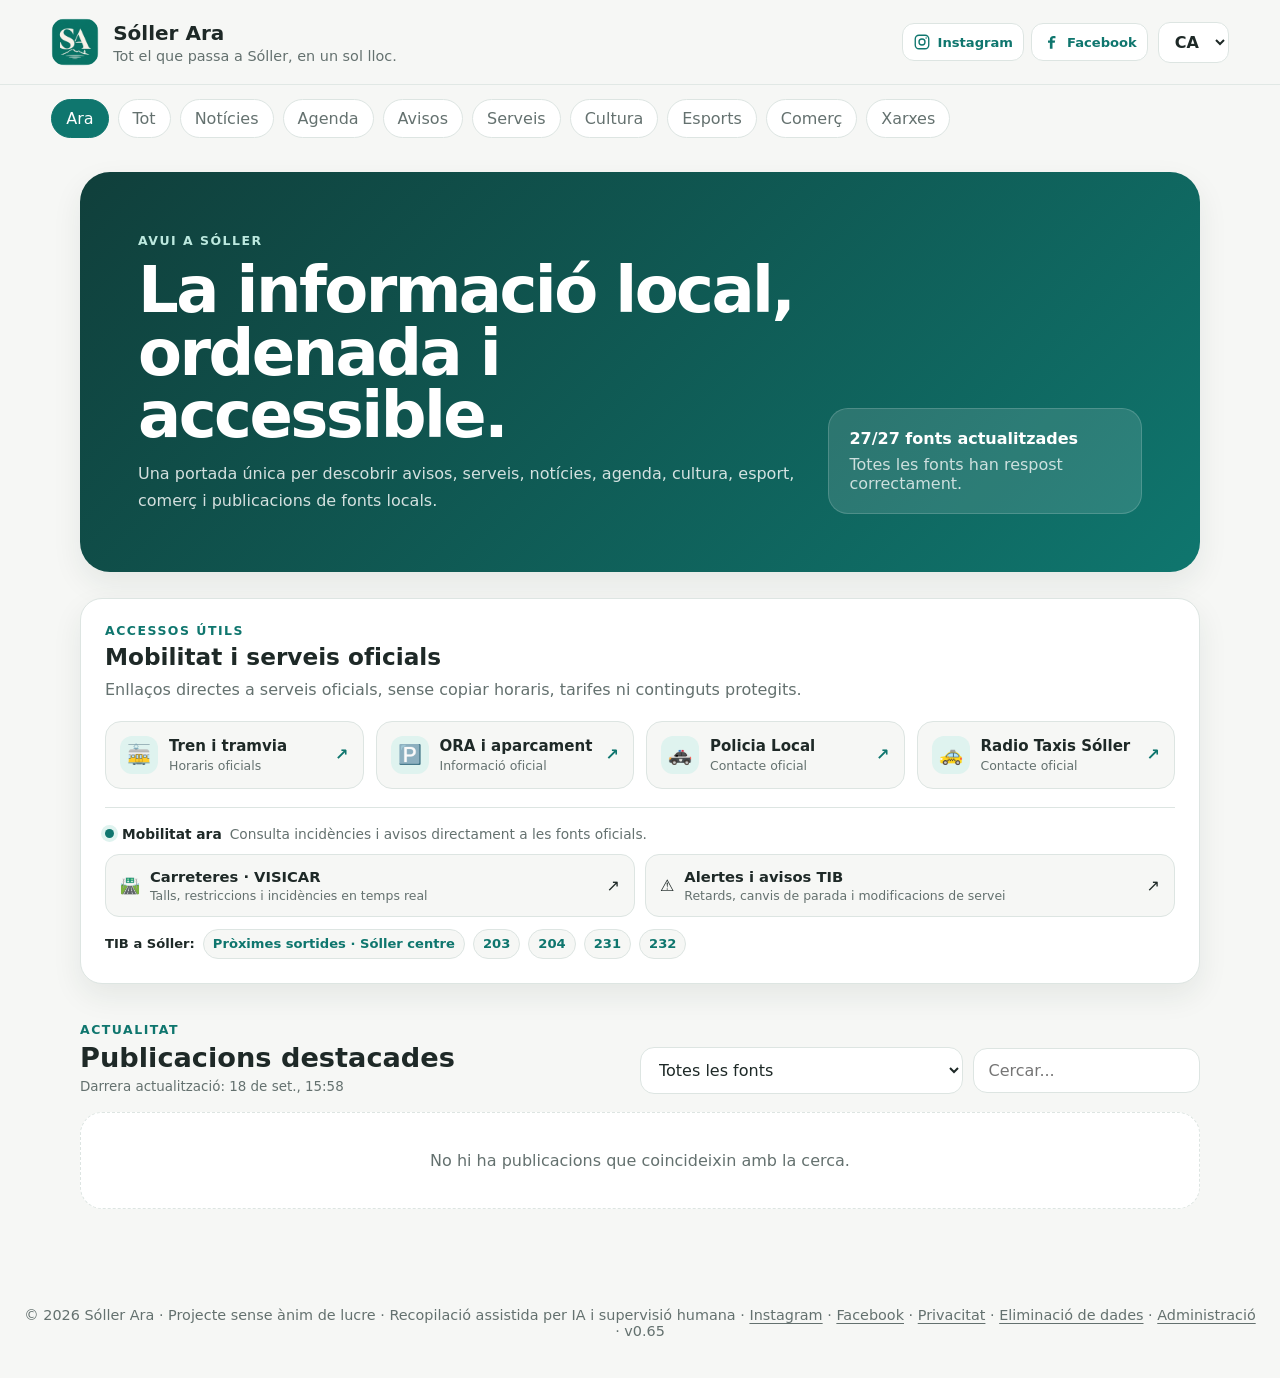
==== commit 761e2628: "fix: limitar mitjans a titular i enllaç v0.65" ====
--- a/index.html
+++ b/index.html
@@ -13,7 +13,7 @@
   <link rel="manifest" href="manifest.webmanifest" />
   <link rel="sitemap" type="application/xml" href="sitemap.xml" />
   <link rel="preload" as="image" href="assets/brand/logo-soller-ara-web.png" />
-  <link rel="stylesheet" href="styles.css?v=0.64" />
+  <link rel="stylesheet" href="styles.css?v=0.65" />
   <meta property="og:type" content="website" />
   <meta property="og:locale" content="ca_ES" />
   <meta property="og:site_name" content="Sóller Ara" />
@@ -291,10 +291,10 @@
   </main>
 
   <footer class="footer">
-    <p>© 2026 Sóller Ara · <span data-i18n="footer.nonprofit">Projecte sense ànim de lucre</span> · <a href="https://www.instagram.com/soller.ara/" target="_blank" rel="noopener noreferrer">Instagram</a> · <a href="https://www.facebook.com/profile.php?id=1384755221378998" target="_blank" rel="noopener noreferrer">Facebook</a> · <a href="privacy.html">Privacitat</a> · <a href="data-deletion.html">Eliminació de dades</a> · <a href="admin/">Administració</a> · <span id="siteVersion">v0.64</span></p>
+    <p>© 2026 Sóller Ara · <span data-i18n="footer.nonprofit">Projecte sense ànim de lucre</span> · Recopilació assistida per IA i supervisió humana · <a href="https://www.instagram.com/soller.ara/" target="_blank" rel="noopener noreferrer">Instagram</a> · <a href="https://www.facebook.com/profile.php?id=1384755221378998" target="_blank" rel="noopener noreferrer">Facebook</a> · <a href="privacy.html">Privacitat</a> · <a href="data-deletion.html">Eliminació de dades</a> · <a href="admin/">Administració</a> · <span id="siteVersion">v0.65</span></p>
   </footer>
 
   <script src="data/posts.js?v=0.39" defer></script>
-  <script src="app.js?v=0.64" defer></script>
+  <script src="app.js?v=0.65" defer></script>
 </body>
 </html>
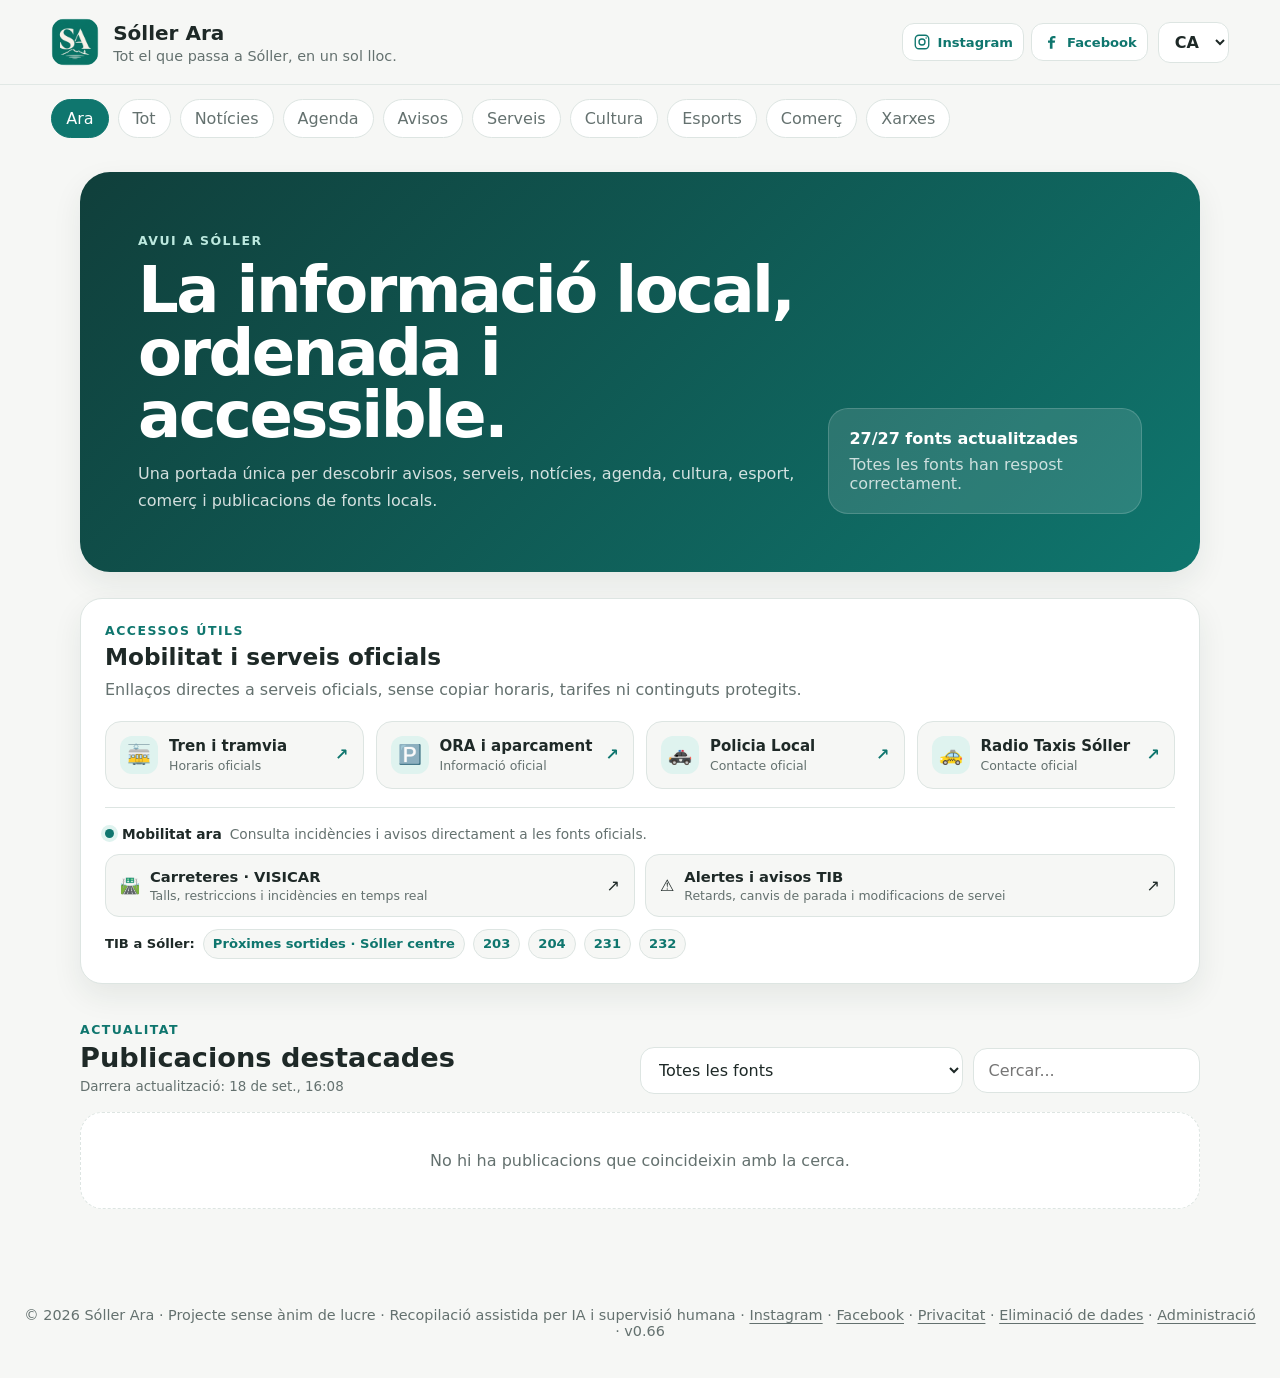
==== commit a5abd9d3: "fix: restaurar previsualització oficial de Sa Veu v0.66" ====
--- a/index.html
+++ b/index.html
@@ -13,7 +13,7 @@
   <link rel="manifest" href="manifest.webmanifest" />
   <link rel="sitemap" type="application/xml" href="sitemap.xml" />
   <link rel="preload" as="image" href="assets/brand/logo-soller-ara-web.png" />
-  <link rel="stylesheet" href="styles.css?v=0.65" />
+  <link rel="stylesheet" href="styles.css?v=0.66" />
   <meta property="og:type" content="website" />
   <meta property="og:locale" content="ca_ES" />
   <meta property="og:site_name" content="Sóller Ara" />
@@ -291,10 +291,10 @@
   </main>
 
   <footer class="footer">
-    <p>© 2026 Sóller Ara · <span data-i18n="footer.nonprofit">Projecte sense ànim de lucre</span> · Recopilació assistida per IA i supervisió humana · <a href="https://www.instagram.com/soller.ara/" target="_blank" rel="noopener noreferrer">Instagram</a> · <a href="https://www.facebook.com/profile.php?id=1384755221378998" target="_blank" rel="noopener noreferrer">Facebook</a> · <a href="privacy.html">Privacitat</a> · <a href="data-deletion.html">Eliminació de dades</a> · <a href="admin/">Administració</a> · <span id="siteVersion">v0.65</span></p>
+    <p>© 2026 Sóller Ara · <span data-i18n="footer.nonprofit">Projecte sense ànim de lucre</span> · Recopilació assistida per IA i supervisió humana · <a href="https://www.instagram.com/soller.ara/" target="_blank" rel="noopener noreferrer">Instagram</a> · <a href="https://www.facebook.com/profile.php?id=1384755221378998" target="_blank" rel="noopener noreferrer">Facebook</a> · <a href="privacy.html">Privacitat</a> · <a href="data-deletion.html">Eliminació de dades</a> · <a href="admin/">Administració</a> · <span id="siteVersion">v0.66</span></p>
   </footer>
 
   <script src="data/posts.js?v=0.39" defer></script>
-  <script src="app.js?v=0.65" defer></script>
+  <script src="app.js?v=0.66" defer></script>
 </body>
 </html>
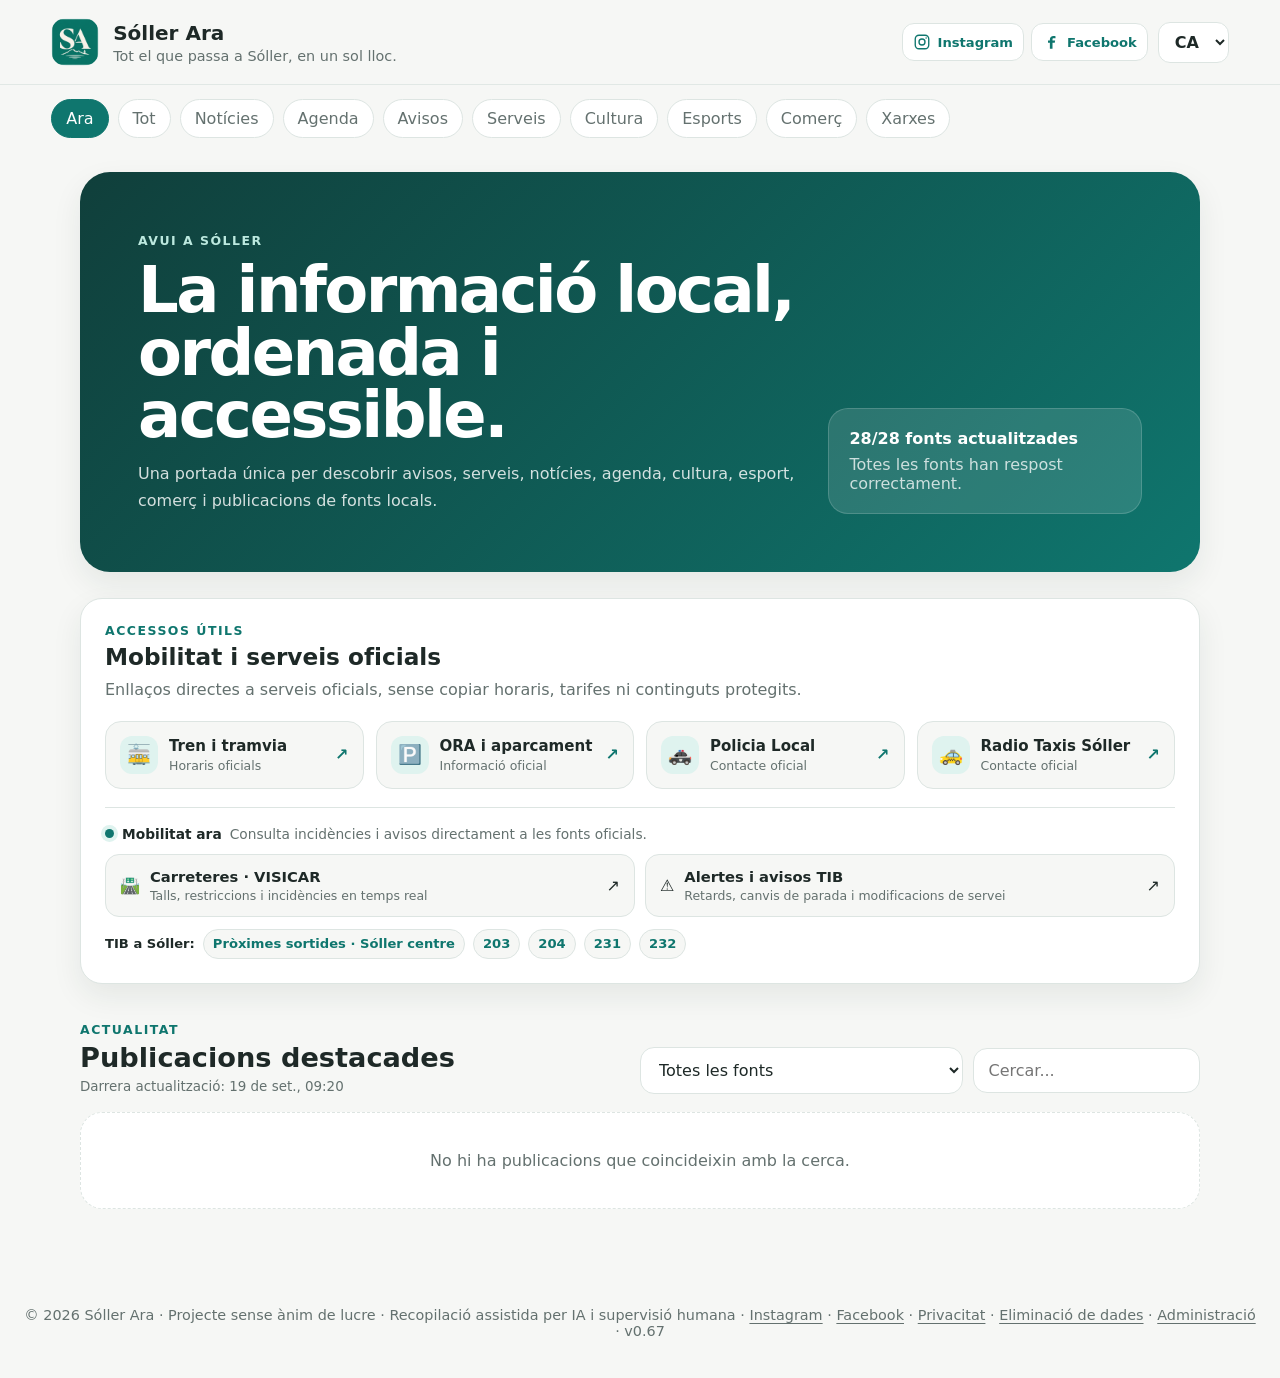
==== commit a61f30a6: "Publicar v0.67: ciclo visual del logotipo (index.html)" ====
--- a/index.html
+++ b/index.html
@@ -13,7 +13,7 @@
   <link rel="manifest" href="manifest.webmanifest" />
   <link rel="sitemap" type="application/xml" href="sitemap.xml" />
   <link rel="preload" as="image" href="assets/brand/logo-soller-ara-web.png" />
-  <link rel="stylesheet" href="styles.css?v=0.66" />
+  <link rel="stylesheet" href="styles.css?v=0.67" />
   <meta property="og:type" content="website" />
   <meta property="og:locale" content="ca_ES" />
   <meta property="og:site_name" content="Sóller Ara" />
@@ -291,10 +291,10 @@
   </main>
 
   <footer class="footer">
-    <p>© 2026 Sóller Ara · <span data-i18n="footer.nonprofit">Projecte sense ànim de lucre</span> · Recopilació assistida per IA i supervisió humana · <a href="https://www.instagram.com/soller.ara/" target="_blank" rel="noopener noreferrer">Instagram</a> · <a href="https://www.facebook.com/profile.php?id=1384755221378998" target="_blank" rel="noopener noreferrer">Facebook</a> · <a href="privacy.html">Privacitat</a> · <a href="data-deletion.html">Eliminació de dades</a> · <a href="admin/">Administració</a> · <span id="siteVersion">v0.66</span></p>
+    <p>© 2026 Sóller Ara · <span data-i18n="footer.nonprofit">Projecte sense ànim de lucre</span> · Recopilació assistida per IA i supervisió humana · <a href="https://www.instagram.com/soller.ara/" target="_blank" rel="noopener noreferrer">Instagram</a> · <a href="https://www.facebook.com/profile.php?id=1384755221378998" target="_blank" rel="noopener noreferrer">Facebook</a> · <a href="privacy.html">Privacitat</a> · <a href="data-deletion.html">Eliminació de dades</a> · <a href="admin/">Administració</a> · <span id="siteVersion">v0.67</span></p>
   </footer>
 
   <script src="data/posts.js?v=0.39" defer></script>
-  <script src="app.js?v=0.66" defer></script>
+  <script src="app.js?v=0.67" defer></script>
 </body>
 </html>
--- a/styles.css
+++ b/styles.css
@@ -50,6 +50,51 @@
   overflow: hidden;
 }
 .brand-mark img { width: 100%; height: 100%; display: block; object-fit: contain; }
+.topbar .brand-mark {
+  animation: brand-day-cycle-glow 32s ease-in-out infinite;
+}
+.topbar .brand-mark img {
+  animation: brand-day-cycle 32s ease-in-out infinite;
+  transform: translateZ(0);
+  will-change: filter;
+}
+
+@keyframes brand-day-cycle {
+  0%, 100% {
+    filter: hue-rotate(0deg) saturate(1) brightness(1);
+  }
+  18% {
+    filter: hue-rotate(-18deg) saturate(.92) brightness(1.08);
+  }
+  42% {
+    filter: hue-rotate(-4deg) saturate(.88) brightness(1.13);
+  }
+  68% {
+    filter: hue-rotate(-32deg) saturate(1.15) brightness(.98);
+  }
+  86% {
+    filter: hue-rotate(28deg) saturate(.9) brightness(.72);
+  }
+}
+
+@keyframes brand-day-cycle-glow {
+  0%, 100% { box-shadow: 0 4px 14px rgba(15, 118, 110, .14); }
+  18% { box-shadow: 0 4px 16px rgba(230, 160, 104, .2); }
+  42% { box-shadow: 0 5px 18px rgba(116, 196, 190, .22); }
+  68% { box-shadow: 0 4px 17px rgba(220, 128, 80, .22); }
+  86% { box-shadow: 0 4px 16px rgba(47, 72, 120, .2); }
+}
+
+@media (prefers-reduced-motion: reduce) {
+  html { scroll-behavior: auto; }
+  .topbar .brand-mark,
+  .topbar .brand-mark img {
+    animation: none;
+  }
+  .topbar .brand-mark img {
+    filter: none;
+  }
+}
 .brand-wrap h1 { margin: 0; font-size: 1.25rem; }
 .brand-wrap p { margin: 3px 0 0; color: var(--muted); font-size: .9rem; }
 .topbar-actions {
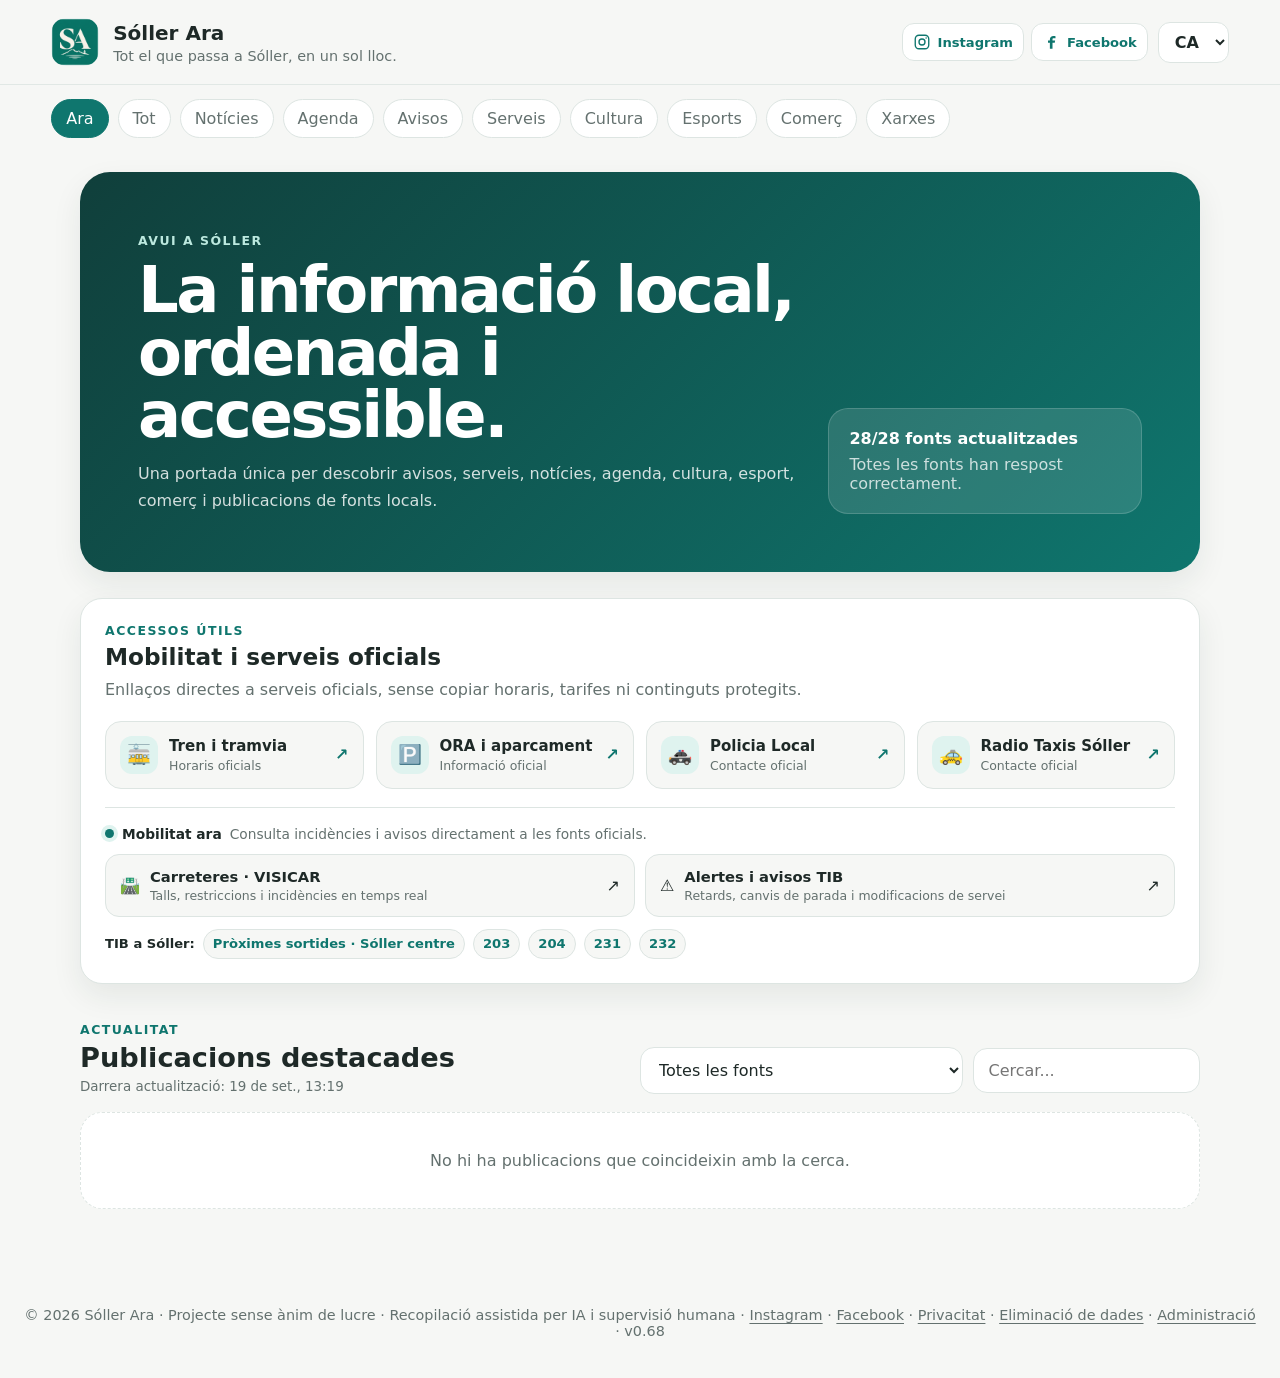
==== commit b0cc3aee: "v0.68: incorporar Cloudflare Web Analytics (index.html)" ====
--- a/index.html
+++ b/index.html
@@ -13,7 +13,7 @@
   <link rel="manifest" href="manifest.webmanifest" />
   <link rel="sitemap" type="application/xml" href="sitemap.xml" />
   <link rel="preload" as="image" href="assets/brand/logo-soller-ara-web.png" />
-  <link rel="stylesheet" href="styles.css?v=0.67" />
+  <link rel="stylesheet" href="styles.css?v=0.68" />
   <meta property="og:type" content="website" />
   <meta property="og:locale" content="ca_ES" />
   <meta property="og:site_name" content="Sóller Ara" />
@@ -291,10 +291,11 @@
   </main>
 
   <footer class="footer">
-    <p>© 2026 Sóller Ara · <span data-i18n="footer.nonprofit">Projecte sense ànim de lucre</span> · Recopilació assistida per IA i supervisió humana · <a href="https://www.instagram.com/soller.ara/" target="_blank" rel="noopener noreferrer">Instagram</a> · <a href="https://www.facebook.com/profile.php?id=1384755221378998" target="_blank" rel="noopener noreferrer">Facebook</a> · <a href="privacy.html">Privacitat</a> · <a href="data-deletion.html">Eliminació de dades</a> · <a href="admin/">Administració</a> · <span id="siteVersion">v0.67</span></p>
+    <p>© 2026 Sóller Ara · <span data-i18n="footer.nonprofit">Projecte sense ànim de lucre</span> · Recopilació assistida per IA i supervisió humana · <a href="https://www.instagram.com/soller.ara/" target="_blank" rel="noopener noreferrer">Instagram</a> · <a href="https://www.facebook.com/profile.php?id=1384755221378998" target="_blank" rel="noopener noreferrer">Facebook</a> · <a href="privacy.html">Privacitat</a> · <a href="data-deletion.html">Eliminació de dades</a> · <a href="admin/">Administració</a> · <span id="siteVersion">v0.68</span></p>
   </footer>
 
   <script src="data/posts.js?v=0.39" defer></script>
-  <script src="app.js?v=0.67" defer></script>
+  <script src="app.js?v=0.68" defer></script>
+  <script src="analytics.js?v=1" defer></script>
 </body>
 </html>
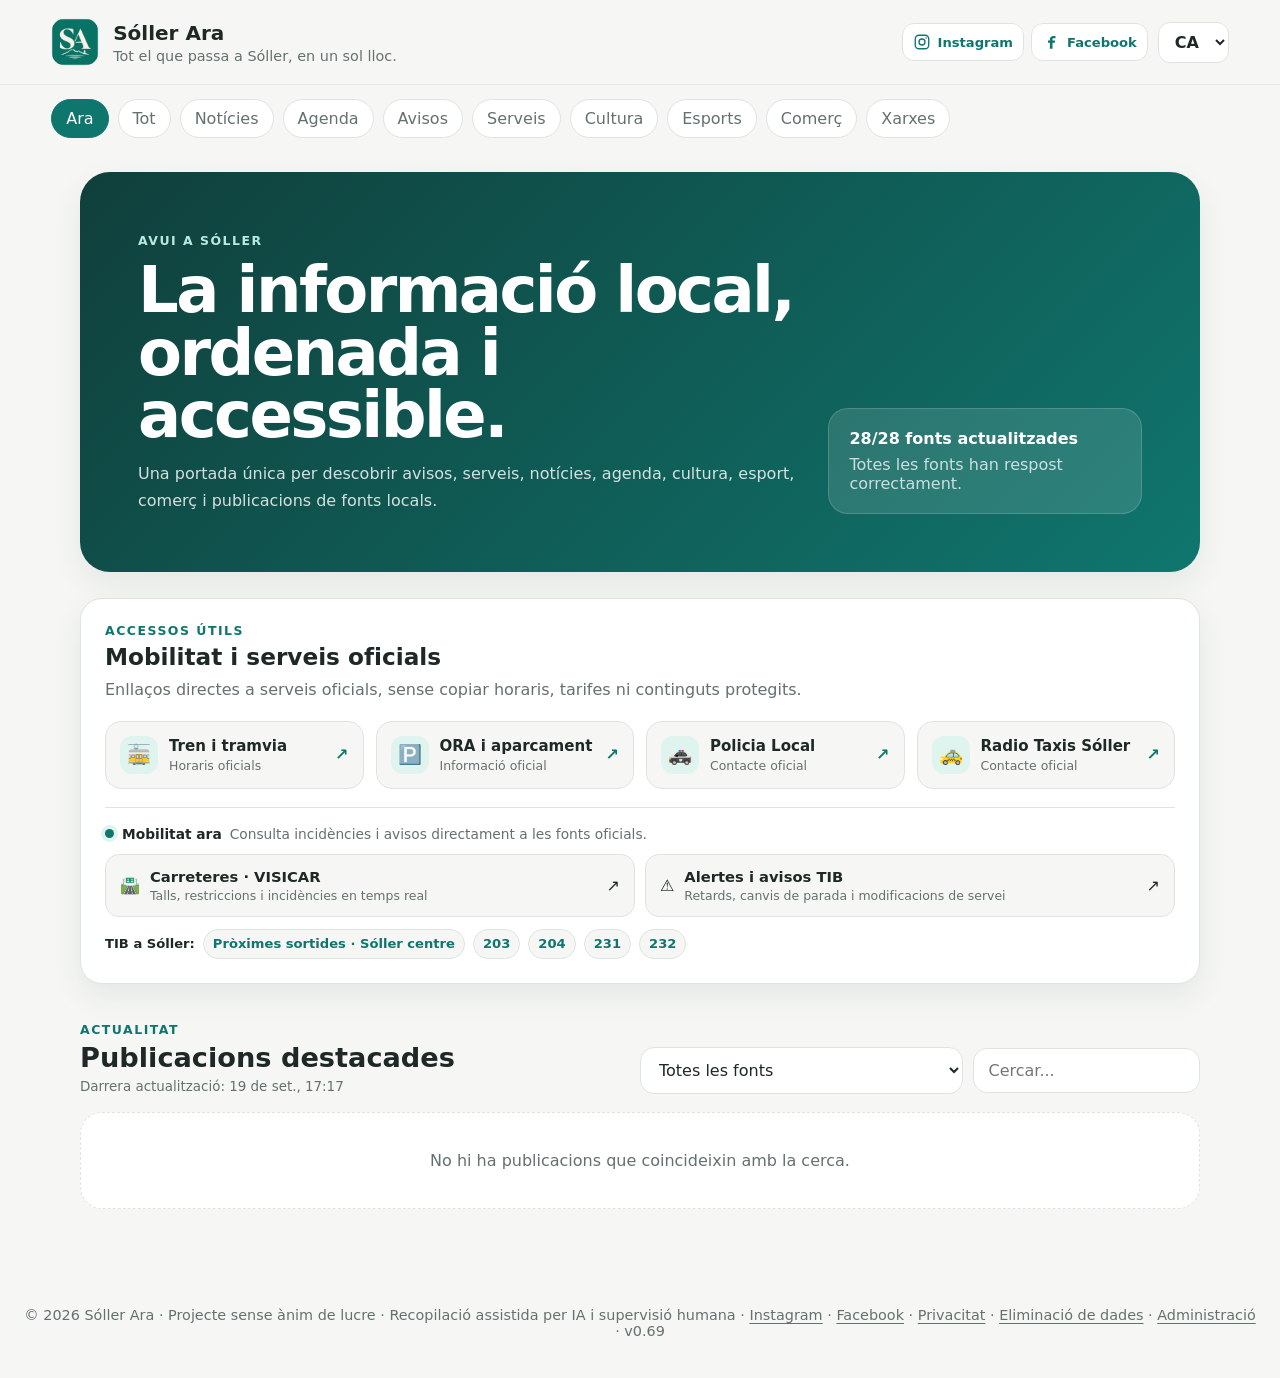
==== commit c7f54644: "Add Visits tab to Administration v0.69" ====
--- a/index.html
+++ b/index.html
@@ -13,7 +13,7 @@
   <link rel="manifest" href="manifest.webmanifest" />
   <link rel="sitemap" type="application/xml" href="sitemap.xml" />
   <link rel="preload" as="image" href="assets/brand/logo-soller-ara-web.png" />
-  <link rel="stylesheet" href="styles.css?v=0.68" />
+  <link rel="stylesheet" href="styles.css?v=0.69" />
   <meta property="og:type" content="website" />
   <meta property="og:locale" content="ca_ES" />
   <meta property="og:site_name" content="Sóller Ara" />
@@ -291,11 +291,12 @@
   </main>
 
   <footer class="footer">
-    <p>© 2026 Sóller Ara · <span data-i18n="footer.nonprofit">Projecte sense ànim de lucre</span> · Recopilació assistida per IA i supervisió humana · <a href="https://www.instagram.com/soller.ara/" target="_blank" rel="noopener noreferrer">Instagram</a> · <a href="https://www.facebook.com/profile.php?id=1384755221378998" target="_blank" rel="noopener noreferrer">Facebook</a> · <a href="privacy.html">Privacitat</a> · <a href="data-deletion.html">Eliminació de dades</a> · <a href="admin/">Administració</a> · <span id="siteVersion">v0.68</span></p>
+    <p>© 2026 Sóller Ara · <span data-i18n="footer.nonprofit">Projecte sense ànim de lucre</span> · Recopilació assistida per IA i supervisió humana · <a href="https://www.instagram.com/soller.ara/" target="_blank" rel="noopener noreferrer">Instagram</a> · <a href="https://www.facebook.com/profile.php?id=1384755221378998" target="_blank" rel="noopener noreferrer">Facebook</a> · <a href="privacy.html">Privacitat</a> · <a href="data-deletion.html">Eliminació de dades</a> · <a href="admin/">Administració</a> · <span id="siteVersion">v0.69</span></p>
   </footer>
 
   <script src="data/posts.js?v=0.39" defer></script>
-  <script src="app.js?v=0.68" defer></script>
+  <script src="app.js?v=0.69" defer></script>
   <script src="analytics.js?v=1" defer></script>
 </body>
 </html>
+
